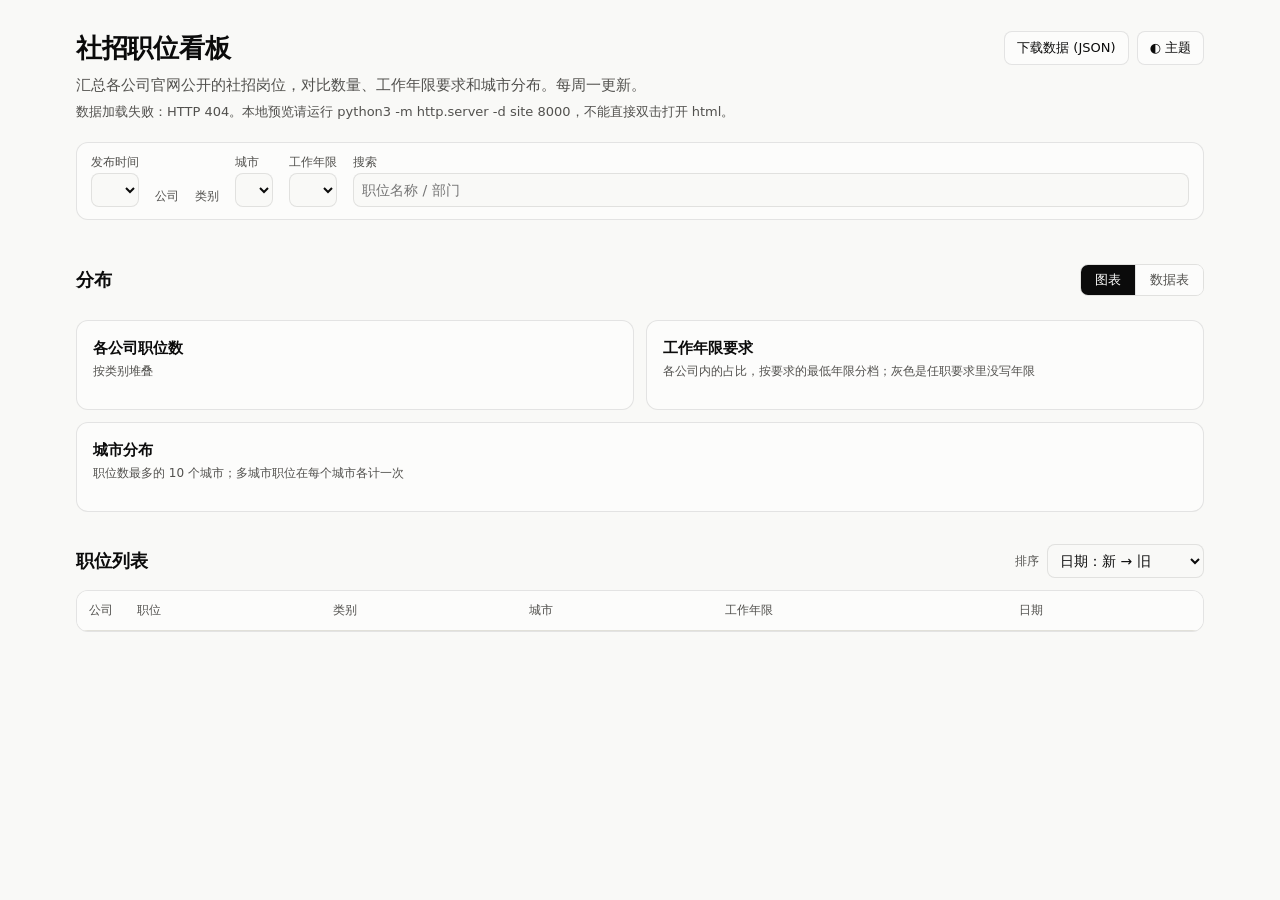
==== site/index.html @ 52e44694 "feat: 社招职位看板 汇总多家互联网公司官网公开的技术 / 产品社招岗位： - companies/<公司>/fetch.py：每家公司一个文件，目录自动发现，新增公司不用改其他文件 - scri" ====
<!doctype html>
<html lang="zh-CN">
<head>
<meta charset="utf-8">
<meta name="viewport" content="width=device-width, initial-scale=1">
<title>社招职位看板</title>
<meta name="description" content="多家互联网公司的社招岗位看板：数量、工作年限要求、城市分布，可筛选、可查看职位描述。">
<script>
  // 在样式加载前应用已保存的主题，避免闪一下
  try { var t = localStorage.getItem('jobs-theme'); if (t === 'light' || t === 'dark') document.documentElement.dataset.theme = t; } catch (e) {}
</script>
<link rel="stylesheet" href="assets/style.css">
<script src="assets/app.js" defer></script>
</head>
<body>
<header class="top">
  <div class="top-row">
    <h1>社招职位看板</h1>
    <div class="top-actions">
      <a class="btn" href="data/jobs.json" download>下载数据 (JSON)</a>
      <button class="btn" id="themeBtn" type="button" aria-label="切换深色 / 浅色">◐ 主题</button>
    </div>
  </div>
  <p class="lead">汇总各公司官网公开的社招岗位，对比数量、工作年限要求和城市分布。每周一更新。</p>
  <p class="meta" id="meta">加载中…</p>
</header>

<main>
  <section class="filters" aria-label="筛选" id="filters">
    <label class="fld">发布时间
      <select id="fRange"></select>
    </label>
    <div class="fld"><span class="fld-l" id="lCompany">公司</span><div class="dd" id="fCompany"></div></div>
    <div class="fld"><span class="fld-l" id="lCat">类别</span><div class="dd" id="fCat"></div></div>
    <label class="fld">城市
      <select id="fCity"></select>
    </label>
    <label class="fld">工作年限
      <select id="fYears"></select>
    </label>
    <label class="fld grow">搜索
      <input type="search" id="fQuery" placeholder="职位名称 / 部门" autocomplete="off">
    </label>
    <button class="btn" id="fReset" type="button" hidden>清除筛选</button>
    <div class="facets" id="facetRow" hidden></div>
  </section>

  <section class="kpis" aria-label="概览" id="kpis"></section>

  <section aria-labelledby="chartsH">
    <div class="sec-head">
      <h2 id="chartsH">分布</h2>
      <div class="seg-ctl" role="group" aria-label="视图">
        <button type="button" data-view="chart" aria-pressed="true">图表</button>
        <button type="button" data-view="table" aria-pressed="false">数据表</button>
      </div>
    </div>
    <div class="legend" id="catLegend" aria-label="图例"></div>
    <div class="grid" id="charts">
      <article class="card" id="cardCompany"><h3>各公司职位数</h3><p class="sub">按类别堆叠</p><div class="body"></div></article>
      <article class="card" id="cardYears"><h3>工作年限要求</h3><p class="sub">各公司内的占比，按要求的最低年限分档；灰色是任职要求里没写年限</p><div class="legend ord" id="ordLegend"></div><div class="body"></div></article>
      <article class="card" id="cardCity"><h3>城市分布</h3><p class="sub">职位数最多的 10 个城市；多城市职位在每个城市各计一次</p><div class="body"></div></article>
    </div>
  </section>

  <section aria-labelledby="listH">
    <div class="sec-head">
      <h2 id="listH">职位列表 <span class="count" id="listCount"></span></h2>
      <label class="fld inline">排序
        <select id="fSort">
          <option value="date">日期：新 → 旧</option>
          <option value="yasc">工作年限：低 → 高</option>
          <option value="ydesc">工作年限：高 → 低</option>
          <option value="co">公司</option>
        </select>
      </label>
    </div>
    <div class="table-wrap">
      <table class="jobs" id="jobsTable">
        <thead><tr>
          <th scope="col" class="col-co">公司</th>
          <th scope="col">职位</th>
          <th scope="col" class="col-cat">类别</th>
          <th scope="col" class="col-city">城市</th>
          <th scope="col" class="col-y">工作年限</th>
          <th scope="col" class="col-dt">日期</th>
        </tr></thead>
        <tbody id="jobsBody"></tbody>
      </table>
    </div>
    <nav class="pager" id="pager" aria-label="分页"></nav>
  </section>
</main>

<footer class="foot" id="foot"></footer>
<div id="tip" class="tip" role="tooltip" hidden></div>
</body>
</html>
---- site/assets/style.css ----
/* 配色来自 dataviz skill 的参考调色板，已用 validate_palette.js 校验（两种模式都通过）：
   --cat-0…7 是类别色，按类别在 jobs.json 里的顺序固定分配（技术=蓝、产品=橙…），--ord-* 是工作年限的有序渐变。
   浅色模式下青 / 黄 / 粉对比度不足 3:1，所以图上必须有可见标签或数据表——两者都有。 */
:root {
  color-scheme: light;
  --page: #f9f9f7;
  --surface: #fcfcfb;
  --ink: #0b0b0b;
  --ink-2: #52514e;
  --muted: #898781;
  --grid: #e1e0d9;
  --axis: #c3c2b7;
  --border: rgba(11, 11, 11, 0.10);
  --link: #1c5cab;
  --wash: rgba(11, 11, 11, 0.05);
  --cat-0: #2a78d6; --cat-0-ink: #0b0b0b;
  --cat-1: #eb6834; --cat-1-ink: #0b0b0b;
  --cat-2: #1baf7a; --cat-2-ink: #0b0b0b;
  --cat-3: #eda100; --cat-3-ink: #0b0b0b;
  --cat-4: #e87ba4; --cat-4-ink: #0b0b0b;
  --cat-5: #008300; --cat-5-ink: #ffffff;
  --cat-6: #4a3aa7; --cat-6-ink: #ffffff;
  --cat-7: #e34948; --cat-7-ink: #0b0b0b;
  --na: #a8a7a0; --na-ink: #0b0b0b;   /* 年限图里的「未提及」：没有信息，不参与有序渐变 */
  --ord-0: #86b6ef; --ord-0-ink: #0b0b0b;
  --ord-1: #5598e7; --ord-1-ink: #0b0b0b;
  --ord-2: #2a78d6; --ord-2-ink: #0b0b0b;
  --ord-3: #1c5cab; --ord-3-ink: #ffffff;
  --ord-4: #104281; --ord-4-ink: #ffffff;
}
@media (prefers-color-scheme: dark) {
  :root:where(:not([data-theme="light"])) {
    color-scheme: dark;
    --page: #0d0d0d;
    --surface: #1a1a19;
    --ink: #ffffff;
    --ink-2: #c3c2b7;
    --grid: #2c2c2a;
    --axis: #383835;
    --border: rgba(255, 255, 255, 0.10);
    --link: #6da7ec;
    --wash: rgba(255, 255, 255, 0.07);
    --cat-0: #3987e5; --cat-0-ink: #0b0b0b;
    --cat-1: #d95926; --cat-1-ink: #0b0b0b;
    --cat-2: #199e70; --cat-2-ink: #0b0b0b;
    --cat-3: #c98500; --cat-3-ink: #0b0b0b;
    --cat-4: #d55181; --cat-4-ink: #0b0b0b;
    --cat-5: #008300; --cat-5-ink: #ffffff;
    --cat-6: #9085e9; --cat-6-ink: #0b0b0b;
    --cat-7: #e66767; --cat-7-ink: #0b0b0b;
    --na: #66655f; --na-ink: #ffffff;
    --ord-0: #184f95; --ord-0-ink: #ffffff;
    --ord-1: #256abf; --ord-1-ink: #ffffff;
    --ord-2: #3987e5; --ord-2-ink: #0b0b0b;
    --ord-3: #6da7ec; --ord-3-ink: #0b0b0b;
    --ord-4: #9ec5f4; --ord-4-ink: #0b0b0b;
  }
}
:root[data-theme="dark"] {
  color-scheme: dark;
  --page: #0d0d0d;
  --surface: #1a1a19;
  --ink: #ffffff;
  --ink-2: #c3c2b7;
  --grid: #2c2c2a;
  --axis: #383835;
  --border: rgba(255, 255, 255, 0.10);
  --link: #6da7ec;
  --wash: rgba(255, 255, 255, 0.07);
  --cat-0: #3987e5; --cat-0-ink: #0b0b0b;
  --cat-1: #d95926; --cat-1-ink: #0b0b0b;
  --cat-2: #199e70; --cat-2-ink: #0b0b0b;
  --cat-3: #c98500; --cat-3-ink: #0b0b0b;
  --cat-4: #d55181; --cat-4-ink: #0b0b0b;
  --cat-5: #008300; --cat-5-ink: #ffffff;
  --cat-6: #9085e9; --cat-6-ink: #0b0b0b;
  --cat-7: #e66767; --cat-7-ink: #0b0b0b;
  --na: #66655f; --na-ink: #ffffff;
  --ord-0: #184f95; --ord-0-ink: #ffffff;
  --ord-1: #256abf; --ord-1-ink: #ffffff;
  --ord-2: #3987e5; --ord-2-ink: #0b0b0b;
  --ord-3: #6da7ec; --ord-3-ink: #0b0b0b;
  --ord-4: #9ec5f4; --ord-4-ink: #0b0b0b;
}

* { box-sizing: border-box; }
html { -webkit-text-size-adjust: 100%; }
body {
  margin: 0;
  background: var(--page);
  color: var(--ink);
  font: 15px/1.55 system-ui, -apple-system, "Segoe UI", "PingFang SC", "Microsoft YaHei", sans-serif;
}
.top, main, .foot { max-width: 1160px; margin: 0 auto; padding-left: 16px; padding-right: 16px; }
.top { padding-top: 28px; }
.top-row { display: flex; align-items: center; justify-content: space-between; gap: 12px; flex-wrap: wrap; }
h1 { margin: 0; font-size: 26px; font-weight: 650; letter-spacing: -0.01em; }
h2 { margin: 0; font-size: 18px; font-weight: 650; }
h3 { margin: 0; font-size: 15px; font-weight: 650; }
.lead { margin: 6px 0 0; color: var(--ink-2); }
.lead b { color: var(--ink); font-weight: 600; }
.meta { margin: 4px 0 0; color: var(--ink-2); font-size: 13px; }
.top-actions { display: flex; gap: 8px; }
main { padding-bottom: 32px; }
a { color: var(--link); }
:focus-visible { outline: 2px solid var(--link); outline-offset: 2px; border-radius: 4px; }

.btn {
  font: inherit; font-size: 13px; color: var(--ink); background: var(--surface);
  border: 1px solid var(--border); border-radius: 8px; padding: 6px 12px; cursor: pointer; text-decoration: none;
}
.btn:hover { background: var(--wash); }

/* 筛选栏：一行，位于所有内容上方 */
.filters {
  display: flex; flex-wrap: wrap; align-items: flex-end; gap: 12px 16px;
  margin: 20px 0 16px; padding: 12px 14px; background: var(--surface);
  border: 1px solid var(--border); border-radius: 12px;
}
.fld { display: flex; flex-direction: column; gap: 4px; font-size: 12px; line-height: 1.2; color: var(--ink-2); }
.fld.inline { flex-direction: row; align-items: center; gap: 8px; }
.fld.grow { flex: 1 1 200px; min-width: 160px; }
.fld-l { line-height: 1.2; }
select, input[type="search"] {
  font: inherit; font-size: 14px; color: var(--ink); background: var(--page);
  border: 1px solid var(--border); border-radius: 8px; padding: 6px 8px; min-height: 34px;
}
input[type="search"] { width: 100%; }
/* 可多选的下拉框（公司、类别）：按钮显示当前选择，菜单里是带勾选框的选项 */
.dd { position: relative; }
.dd-btn {
  font: inherit; font-size: 14px; color: var(--ink); background: var(--page); text-align: left;
  border: 1px solid var(--border); border-radius: 8px; padding: 6px 30px 6px 10px; min-height: 34px; min-width: 132px;
  cursor: pointer; position: relative; white-space: nowrap;
}
.dd-btn::after { content: ""; position: absolute; right: 11px; top: 50%; width: 6px; height: 6px; margin-top: -5px;
  border-right: 1.5px solid var(--ink-2); border-bottom: 1.5px solid var(--ink-2); transform: rotate(45deg); }
.dd-btn:hover { background: var(--wash); }
.dd-btn.on { border-color: var(--ink); font-weight: 550; }
.dd-menu {
  position: absolute; z-index: 20; top: calc(100% + 4px); left: 0; min-width: 100%; max-height: 340px; overflow: auto;
  background: var(--surface); border: 1px solid var(--border); border-radius: 10px; padding: 6px;
  box-shadow: 0 8px 24px rgba(0, 0, 0, .16);
}
.dd-menu[hidden] { display: none; }
.dd-item { display: flex; align-items: center; gap: 8px; padding: 7px 8px; border-radius: 6px; cursor: pointer; font-size: 14px; white-space: nowrap; color: var(--ink); }
.dd-item:hover { background: var(--wash); }
.dd-item input { margin: 0; width: 16px; height: 16px; accent-color: var(--ink); }
.dd-item .dot { width: 8px; height: 8px; border-radius: 50%; flex: none; }
.dd-item .n { margin-left: auto; padding-left: 16px; font-size: 12px; color: var(--ink-2); font-variant-numeric: tabular-nums; }
.dd-clear { display: block; width: 100%; margin-top: 4px; padding: 7px 8px; border: 0; border-top: 1px solid var(--grid); background: none;
  font: inherit; font-size: 13px; color: var(--link); text-align: left; cursor: pointer; border-radius: 0 0 6px 6px; }
.dd-clear[hidden] { display: none; }   /* display:block 会盖掉 hidden 属性 */
.dd-clear:hover { background: var(--wash); }

/* 公司专属筛选：只选中一家公司时出现，占满筛选栏下面一整行 */
.facets { flex-basis: 100%; display: flex; flex-wrap: wrap; align-items: flex-end; gap: 12px 16px; padding-top: 12px; border-top: 1px solid var(--grid); }
.facets[hidden] { display: none; }   /* display:flex 会盖掉 hidden 属性 */
.facets .fac-title { font-size: 13px; font-weight: 600; color: var(--ink); align-self: center; }
.facets select { max-width: 260px; }

/* 概览 */
.kpis { display: grid; grid-template-columns: 1.4fr repeat(4, 1fr); gap: 12px; margin-bottom: 28px; }
.tile { background: var(--surface); border: 1px solid var(--border); border-radius: 12px; padding: 14px 16px; }
.tile .l { font-size: 13px; color: var(--ink-2); }
.tile .v { font-size: 26px; font-weight: 650; line-height: 1.2; margin-top: 2px; }
.tile .s { font-size: 12px; color: var(--ink-2); margin-top: 2px; }
.tile.hero .v { font-size: 52px; letter-spacing: -0.02em; line-height: 1.1; }

.sec-head { display: flex; align-items: center; justify-content: space-between; gap: 12px; margin: 8px 0 12px; flex-wrap: wrap; }
.count { font-size: 14px; font-weight: 400; color: var(--ink-2); margin-left: 6px; }
.seg-ctl { display: inline-flex; border: 1px solid var(--border); border-radius: 8px; overflow: hidden; }
.seg-ctl button { font: inherit; font-size: 13px; padding: 5px 14px; background: var(--surface); color: var(--ink-2); border: 0; cursor: pointer; }
.seg-ctl button + button { border-left: 1px solid var(--border); }
.seg-ctl button[aria-pressed="true"] { background: var(--ink); color: var(--surface); }

/* 图表 */
.legend { display: flex; gap: 16px; flex-wrap: wrap; font-size: 13px; color: var(--ink-2); margin: 0 0 12px; }
.legend .k { display: inline-flex; align-items: center; gap: 6px; }
.legend .sw { width: 12px; height: 12px; border-radius: 3px; }
.legend.ord { gap: 10px; margin: 8px 0 0; font-size: 12px; }
.legend.ord .sw { width: 10px; height: 10px; }
.grid { display: grid; grid-template-columns: repeat(2, minmax(0, 1fr)); gap: 12px; margin-bottom: 32px; }
.card { background: var(--surface); border: 1px solid var(--border); border-radius: 12px; padding: 16px; min-width: 0; }
#cardCity { grid-column: 1 / -1; }   /* 三张卡片：城市图独占一整行 */
.card .sub { margin: 2px 0 12px; font-size: 12px; color: var(--ink-2); }
.card .body { position: relative; transition: opacity .15s; }
.card .body.stale { opacity: .5; }
.empty { padding: 28px 8px; color: var(--ink-2); font-size: 13px; text-align: center; }
svg.chart { display: block; width: 100%; height: auto; overflow: visible; }
svg text { font-family: inherit; }
.t-lbl { font-size: 13px; fill: var(--ink); }
.t-axis { font-size: 12px; fill: var(--ink-2); }
.t-val { font-size: 12px; font-weight: 600; fill: var(--ink); }
.t-in { font-size: 11px; font-weight: 600; }
.gridline { stroke: var(--grid); stroke-width: 1; }
.axisline { stroke: var(--axis); stroke-width: 1; }
.row:focus-visible { outline: none; }
.row:focus-visible .rowbg, .row:hover .rowbg { fill: var(--wash); }
.rowbg { fill: transparent; }
.row:hover .seg, .row:focus .seg { filter: brightness(1.08); }

/* 公司卡片下方的类别来源说明 */
.srcs { margin-top: 10px; padding-top: 10px; border-top: 1px solid var(--grid); font-size: 12px; color: var(--ink-2); }
.srcs-t { margin-bottom: 4px; }
.src-row { display: flex; flex-wrap: wrap; gap: 2px 14px; align-items: baseline; line-height: 1.7; }
.src-co { font-weight: 600; color: var(--ink); min-width: 4.5em; }
.src-c { display: inline-flex; align-items: center; gap: 5px; }
.src-c .dot { width: 8px; height: 8px; border-radius: 50%; flex: none; }

/* 数据表视图 */
.dtable { width: 100%; border-collapse: collapse; font-size: 13px; }
.dtable th, .dtable td { text-align: right; padding: 6px 8px; border-bottom: 1px solid var(--grid); font-variant-numeric: tabular-nums; }
.dtable th:first-child, .dtable td:first-child { text-align: left; }
.dtable th { color: var(--ink-2); font-weight: 500; }

/* 提示框 */
.tip {
  position: fixed; z-index: 10; pointer-events: none; max-width: 260px;
  background: var(--surface); color: var(--ink); border: 1px solid var(--border);
  border-radius: 8px; padding: 8px 10px; font-size: 12px; box-shadow: 0 4px 16px rgba(0, 0, 0, .18);
}
.tip .th { color: var(--ink-2); margin-bottom: 4px; }
.tip .tr { display: flex; align-items: center; gap: 8px; line-height: 1.6; }
.tip .tk { width: 12px; height: 3px; border-radius: 2px; flex: none; }
.tip .tv { font-weight: 650; font-size: 13px; }
.tip .tn { color: var(--ink-2); }

/* 职位表 */
.table-wrap { background: var(--surface); border: 1px solid var(--border); border-radius: 12px; overflow: hidden; }
table.jobs { width: 100%; border-collapse: collapse; font-size: 14px; }
table.jobs th { text-align: left; font-size: 12px; font-weight: 500; color: var(--ink-2); padding: 10px 12px; border-bottom: 1px solid var(--grid); background: var(--surface); }
table.jobs td { padding: 10px 12px; border-bottom: 1px solid var(--grid); vertical-align: top; }
table.jobs tbody tr.job:hover { background: var(--wash); }
.col-dt, .col-y { white-space: nowrap; }
.col-co { white-space: nowrap; width: 1%; }
.title-btn {
  font: inherit; color: var(--ink); background: none; border: 0; padding: 0; text-align: left; cursor: pointer; font-weight: 550;
}
.title-btn:hover { color: var(--link); }
.title-btn::before { content: "▸"; display: inline-block; width: 1em; color: var(--ink-2); transition: transform .12s; }
.title-btn[aria-expanded="true"]::before { transform: rotate(90deg); }
.dept { color: var(--ink-2); font-size: 12px; margin-top: 2px; }
.pref { color: var(--ink-2); font-size: 12px; }
.mobile-meta { display: none; color: var(--ink-2); font-size: 12px; margin-top: 2px; }
tr.detail td { background: var(--page); padding: 14px 16px 18px; }
.jd { display: grid; grid-template-columns: 1fr 1fr; gap: 20px; }
.jd h4 { margin: 0 0 6px; font-size: 13px; color: var(--ink-2); font-weight: 600; }
.jd .txt { white-space: pre-wrap; word-break: break-word; font-size: 13px; line-height: 1.7; max-height: 420px; overflow: auto; }
.detail-actions { margin-top: 12px; display: flex; gap: 12px; align-items: center; flex-wrap: wrap; font-size: 13px; color: var(--ink-2); }
.pager { display: flex; align-items: center; justify-content: center; gap: 12px; margin: 14px 0 0; font-size: 13px; color: var(--ink-2); }
.pager .btn[disabled] { opacity: .4; cursor: default; }

.foot { padding-top: 8px; padding-bottom: 40px; color: var(--ink-2); font-size: 12px; }
.foot ul { margin: 6px 0 0; padding-left: 18px; }

@media (max-width: 900px) {
  .kpis { grid-template-columns: repeat(2, 1fr); }
  .tile.hero { grid-column: 1 / -1; }
  .grid { grid-template-columns: 1fr; }
  .jd { grid-template-columns: 1fr; }
}
@media (max-width: 720px) {
  .col-cat, .col-city, .col-co { display: none; }
  .mobile-meta { display: block; }
  h1 { font-size: 22px; }
}
@media (forced-colors: active) {
  .seg { forced-color-adjust: none; }
}
@media print {
  .filters, .top-actions, .seg-ctl, .pager { display: none; }
}
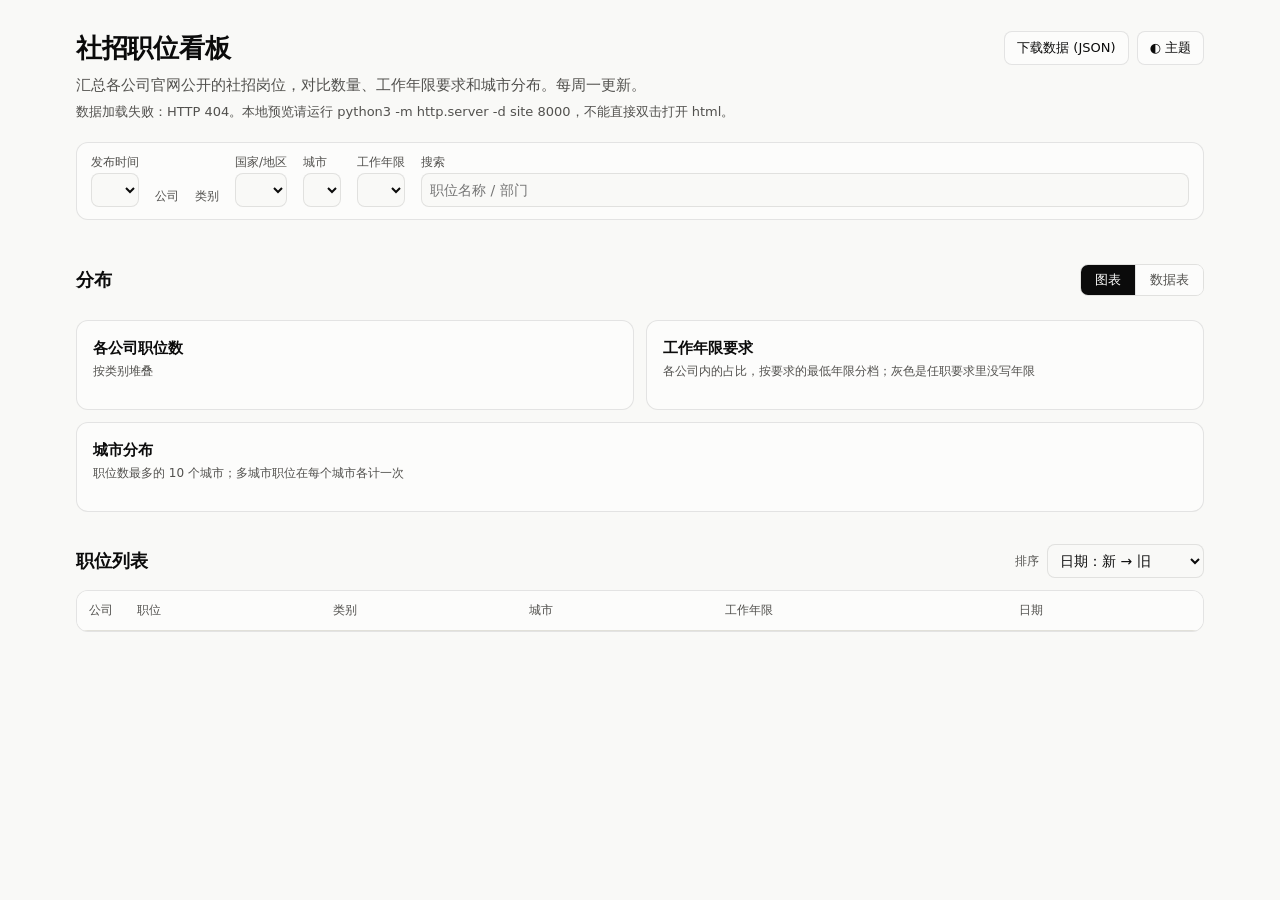
==== commit 92ecea4d: "feat: 国家/地区筛选、筛选框联动，并修正「不限」的判断 - 年限：官网字段写「不限」但任职要求没提的，记「未提及」；「不限」只认任职要求里明确写了的 - 新增国家/地区筛选：官网有就用官网的，否" ====
--- a/site/index.html
+++ b/site/index.html
@@ -32,6 +32,9 @@
     </label>
     <div class="fld"><span class="fld-l" id="lCompany">公司</span><div class="dd" id="fCompany"></div></div>
     <div class="fld"><span class="fld-l" id="lCat">类别</span><div class="dd" id="fCat"></div></div>
+    <label class="fld" id="fldCountry" hidden>国家/地区
+      <select id="fCountry"></select>
+    </label>
     <label class="fld">城市
       <select id="fCity"></select>
     </label>
--- a/site/assets/style.css
+++ b/site/assets/style.css
@@ -145,6 +145,7 @@
 .dd-menu[hidden] { display: none; }
 .dd-item { display: flex; align-items: center; gap: 8px; padding: 7px 8px; border-radius: 6px; cursor: pointer; font-size: 14px; white-space: nowrap; color: var(--ink); }
 .dd-item:hover { background: var(--wash); }
+.dd-item.zero { opacity: .45; cursor: default; }
 .dd-item input { margin: 0; width: 16px; height: 16px; accent-color: var(--ink); }
 .dd-item .dot { width: 8px; height: 8px; border-radius: 50%; flex: none; }
 .dd-item .n { margin-left: auto; padding-left: 16px; font-size: 12px; color: var(--ink-2); font-variant-numeric: tabular-nums; }
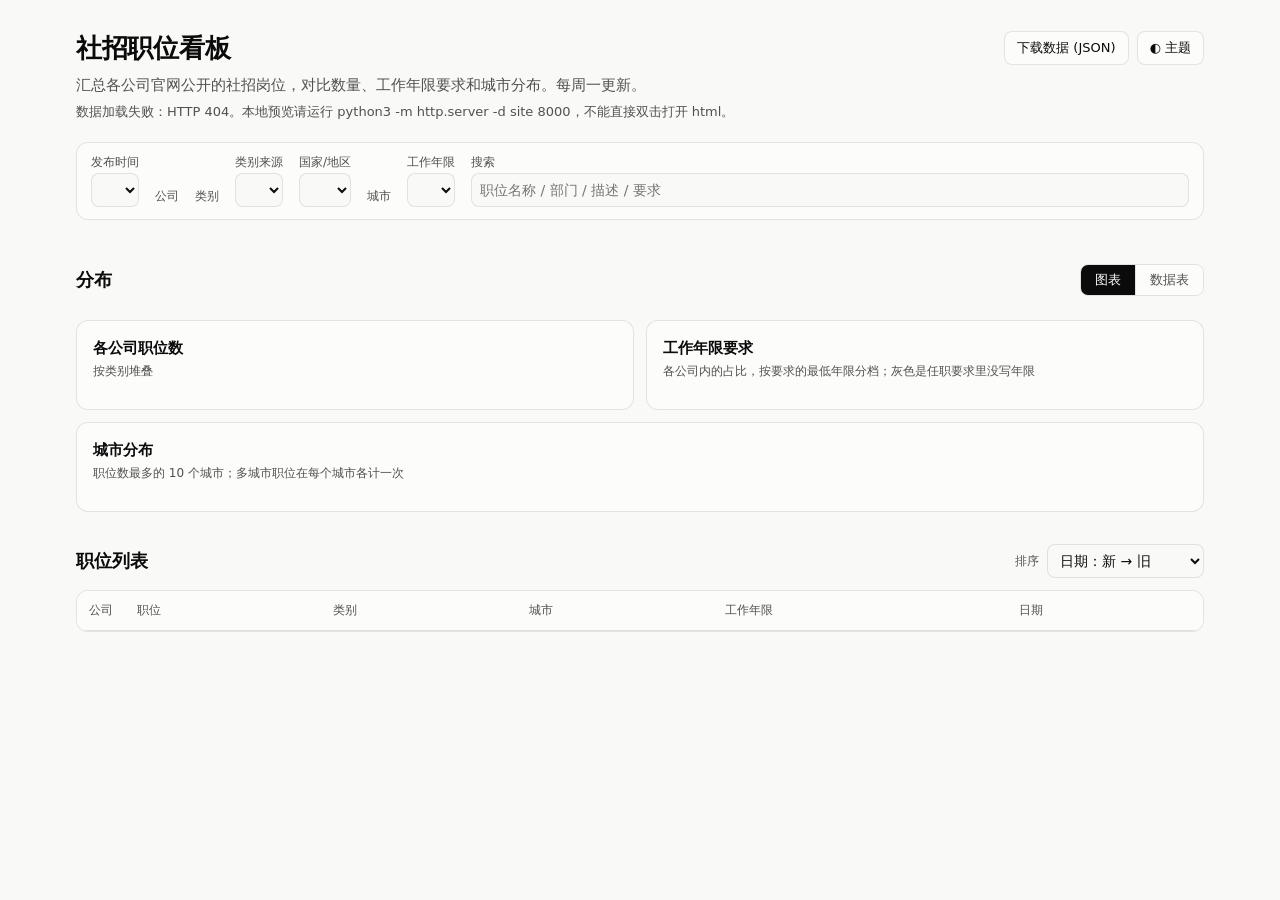
==== commit 88332c1e: "Improve job data accuracy and dashboard filtering" ====
--- a/site/index.html
+++ b/site/index.html
@@ -32,17 +32,19 @@
     </label>
     <div class="fld"><span class="fld-l" id="lCompany">公司</span><div class="dd" id="fCompany"></div></div>
     <div class="fld"><span class="fld-l" id="lCat">类别</span><div class="dd" id="fCat"></div></div>
+    <label class="fld">类别来源
+      <select id="fSource"></select>
+    </label>
     <label class="fld" id="fldCountry" hidden>国家/地区
       <select id="fCountry"></select>
     </label>
-    <label class="fld">城市
-      <select id="fCity"></select>
-    </label>
+    <div class="fld"><span class="fld-l" id="lCity">城市</span><div class="dd" id="fCity"></div></div>
     <label class="fld">工作年限
       <select id="fYears"></select>
     </label>
     <label class="fld grow">搜索
-      <input type="search" id="fQuery" placeholder="职位名称 / 部门" autocomplete="off">
+      <input type="search" id="fQuery" placeholder="职位名称 / 部门 / 描述 / 要求" autocomplete="off">
+      <span class="search-status" id="searchStatus" role="status"></span>
     </label>
     <button class="btn" id="fReset" type="button" hidden>清除筛选</button>
     <div class="facets" id="facetRow" hidden></div>
--- a/site/assets/style.css
+++ b/site/assets/style.css
@@ -126,6 +126,8 @@
   border: 1px solid var(--border); border-radius: 8px; padding: 6px 8px; min-height: 34px;
 }
 input[type="search"] { width: 100%; }
+.search-status { color: var(--ink-2); font-size: 11px; line-height: 1.2; }
+.search-status:empty { display: none; }
 /* 可多选的下拉框（公司、类别）：按钮显示当前选择，菜单里是带勾选框的选项 */
 .dd { position: relative; }
 .dd-btn {
@@ -145,7 +147,9 @@
 .dd-menu[hidden] { display: none; }
 .dd-item { display: flex; align-items: center; gap: 8px; padding: 7px 8px; border-radius: 6px; cursor: pointer; font-size: 14px; white-space: nowrap; color: var(--ink); }
 .dd-item:hover { background: var(--wash); }
+.dd-item[hidden] { display: none; }
 .dd-item.zero { opacity: .45; cursor: default; }
+.dd-search { display: block; width: 100%; margin-bottom: 4px; }
 .dd-item input { margin: 0; width: 16px; height: 16px; accent-color: var(--ink); }
 .dd-item .dot { width: 8px; height: 8px; border-radius: 50%; flex: none; }
 .dd-item .n { margin-left: auto; padding-left: 16px; font-size: 12px; color: var(--ink-2); font-variant-numeric: tabular-nums; }
@@ -158,7 +162,7 @@
 .facets { flex-basis: 100%; display: flex; flex-wrap: wrap; align-items: flex-end; gap: 12px 16px; padding-top: 12px; border-top: 1px solid var(--grid); }
 .facets[hidden] { display: none; }   /* display:flex 会盖掉 hidden 属性 */
 .facets .fac-title { font-size: 13px; font-weight: 600; color: var(--ink); align-self: center; }
-.facets select { max-width: 260px; }
+.facets .dd-btn { max-width: 260px; overflow: hidden; text-overflow: ellipsis; }
 
 /* 概览 */
 .kpis { display: grid; grid-template-columns: 1.4fr repeat(4, 1fr); gap: 12px; margin-bottom: 28px; }
@@ -242,6 +246,7 @@
 .title-btn::before { content: "▸"; display: inline-block; width: 1em; color: var(--ink-2); transition: transform .12s; }
 .title-btn[aria-expanded="true"]::before { transform: rotate(90deg); }
 .dept { color: var(--ink-2); font-size: 12px; margin-top: 2px; }
+.inferred { display: inline-block; margin-left: 6px; padding: 1px 5px; border: 1px solid var(--border); border-radius: 4px; color: var(--ink-2); font-size: 11px; vertical-align: middle; }
 .pref { color: var(--ink-2); font-size: 12px; }
 .mobile-meta { display: none; color: var(--ink-2); font-size: 12px; margin-top: 2px; }
 tr.detail td { background: var(--page); padding: 14px 16px 18px; }
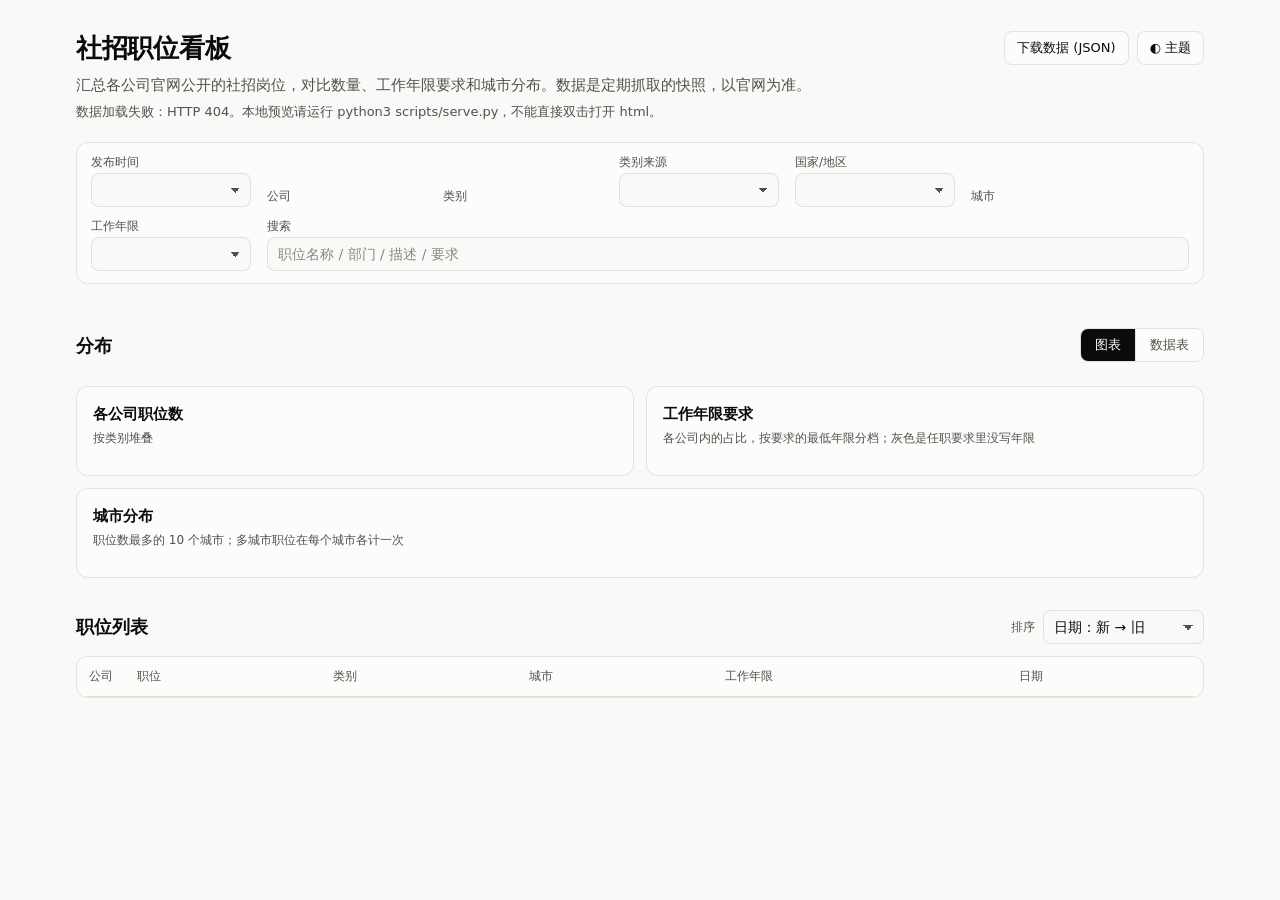
==== commit 2a2eea62: "前端：筛选状态写入网址，搜索按公司范围加载，统一控件样式 - 筛选条件写进地址栏（state.js 纯函数 + Node 测试），链接可分享、可恢复 - 关键词搜索只下载当前所选公司的职位描述 - 下" ====
--- a/site/index.html
+++ b/site/index.html
@@ -10,6 +10,7 @@
   try { var t = localStorage.getItem('jobs-theme'); if (t === 'light' || t === 'dark') document.documentElement.dataset.theme = t; } catch (e) {}
 </script>
 <link rel="stylesheet" href="assets/style.css">
+<script src="assets/state.js" defer></script>
 <script src="assets/app.js" defer></script>
 </head>
 <body>
@@ -21,7 +22,7 @@
       <button class="btn" id="themeBtn" type="button" aria-label="切换深色 / 浅色">◐ 主题</button>
     </div>
   </div>
-  <p class="lead">汇总各公司官网公开的社招岗位，对比数量、工作年限要求和城市分布。每周一更新。</p>
+  <p class="lead">汇总各公司官网公开的社招岗位，对比数量、工作年限要求和城市分布。数据是定期抓取的快照，以官网为准。</p>
   <p class="meta" id="meta">加载中…</p>
 </header>
 
--- a/site/assets/style.css
+++ b/site/assets/style.css
@@ -106,10 +106,12 @@
 :focus-visible { outline: 2px solid var(--link); outline-offset: 2px; border-radius: 4px; }
 
 .btn {
+  display: inline-flex; align-items: center; min-height: 34px;   /* 和筛选控件同高，排在一行时才对得齐 */
   font: inherit; font-size: 13px; color: var(--ink); background: var(--surface);
-  border: 1px solid var(--border); border-radius: 8px; padding: 6px 12px; cursor: pointer; text-decoration: none;
+  border: 1px solid var(--border); border-radius: 8px; padding: 0 12px; cursor: pointer; text-decoration: none;
 }
 .btn:hover { background: var(--wash); }
+.btn[hidden] { display: none; }   /* display:inline-flex 会盖掉 hidden 属性 */
 
 /* 筛选栏：一行，位于所有内容上方 */
 .filters {
@@ -118,27 +120,35 @@
   border: 1px solid var(--border); border-radius: 12px;
 }
 .fld { display: flex; flex-direction: column; gap: 4px; font-size: 12px; line-height: 1.2; color: var(--ink-2); }
-.fld.inline { flex-direction: row; align-items: center; gap: 8px; }
+.filters .fld:not(.grow) { flex: 0 0 160px; }   /* 所有下拉统一宽度，换行后也整齐 */
+.fld.inline { flex-direction: row; align-items: center; gap: 8px; white-space: nowrap; }
+.fld.inline select { width: auto; min-width: 160px; }
 .fld.grow { flex: 1 1 200px; min-width: 160px; }
 .fld-l { line-height: 1.2; }
-select, input[type="search"] {
-  font: inherit; font-size: 14px; color: var(--ink); background: var(--page);
-  border: 1px solid var(--border); border-radius: 8px; padding: 6px 8px; min-height: 34px;
-}
+/* 所有筛选控件（原生 select、多选下拉按钮 .dd-btn、搜索框）共用同一套外观：同高、同宽、同样的箭头、同样的悬停 / 已选状态。
+   改其中一个的样子时，三个一起看。 */
+select, input[type="search"], input[type="number"], .dd-btn {
+  font: inherit; font-size: 14px; color: var(--ink); background-color: var(--page);
+  border: 1px solid var(--border); border-radius: 8px; padding: 6px 10px; min-height: 34px;
+  -webkit-appearance: none; appearance: none;
+}
+select, .dd-btn {
+  width: 100%; padding-right: 30px; text-align: left; cursor: pointer; position: relative;
+  white-space: nowrap; overflow: hidden; text-overflow: ellipsis;
+  background-image: linear-gradient(45deg, transparent 50%, var(--ink-2) 50%), linear-gradient(135deg, var(--ink-2) 50%, transparent 50%);
+  background-position: calc(100% - 15px) 50%, calc(100% - 10px) 50%;
+  background-size: 5px 5px; background-repeat: no-repeat;
+}
+select:hover, .dd-btn:hover { background-color: var(--wash); }
+select.on, .dd-btn.on { border-color: var(--ink); }   /* 已选了条件 */
 input[type="search"] { width: 100%; }
+input[type="number"] { width: 64px; min-height: 30px; padding: 2px 6px; text-align: center; -moz-appearance: textfield; }
+input[type="number"]::-webkit-inner-spin-button, input[type="search"]::-webkit-search-cancel-button { -webkit-appearance: none; }
+::placeholder { color: var(--muted); }
 .search-status { color: var(--ink-2); font-size: 11px; line-height: 1.2; }
 .search-status:empty { display: none; }
 /* 可多选的下拉框（公司、类别）：按钮显示当前选择，菜单里是带勾选框的选项 */
 .dd { position: relative; }
-.dd-btn {
-  font: inherit; font-size: 14px; color: var(--ink); background: var(--page); text-align: left;
-  border: 1px solid var(--border); border-radius: 8px; padding: 6px 30px 6px 10px; min-height: 34px; min-width: 132px;
-  cursor: pointer; position: relative; white-space: nowrap;
-}
-.dd-btn::after { content: ""; position: absolute; right: 11px; top: 50%; width: 6px; height: 6px; margin-top: -5px;
-  border-right: 1.5px solid var(--ink-2); border-bottom: 1.5px solid var(--ink-2); transform: rotate(45deg); }
-.dd-btn:hover { background: var(--wash); }
-.dd-btn.on { border-color: var(--ink); font-weight: 550; }
 .dd-menu {
   position: absolute; z-index: 20; top: calc(100% + 4px); left: 0; min-width: 100%; max-height: 340px; overflow: auto;
   background: var(--surface); border: 1px solid var(--border); border-radius: 10px; padding: 6px;
@@ -162,7 +172,6 @@
 .facets { flex-basis: 100%; display: flex; flex-wrap: wrap; align-items: flex-end; gap: 12px 16px; padding-top: 12px; border-top: 1px solid var(--grid); }
 .facets[hidden] { display: none; }   /* display:flex 会盖掉 hidden 属性 */
 .facets .fac-title { font-size: 13px; font-weight: 600; color: var(--ink); align-self: center; }
-.facets .dd-btn { max-width: 260px; overflow: hidden; text-overflow: ellipsis; }
 
 /* 概览 */
 .kpis { display: grid; grid-template-columns: 1.4fr repeat(4, 1fr); gap: 12px; margin-bottom: 28px; }
@@ -175,7 +184,7 @@
 .sec-head { display: flex; align-items: center; justify-content: space-between; gap: 12px; margin: 8px 0 12px; flex-wrap: wrap; }
 .count { font-size: 14px; font-weight: 400; color: var(--ink-2); margin-left: 6px; }
 .seg-ctl { display: inline-flex; border: 1px solid var(--border); border-radius: 8px; overflow: hidden; }
-.seg-ctl button { font: inherit; font-size: 13px; padding: 5px 14px; background: var(--surface); color: var(--ink-2); border: 0; cursor: pointer; }
+.seg-ctl button { font: inherit; font-size: 13px; padding: 0 14px; min-height: 32px; background: var(--surface); color: var(--ink-2); border: 0; cursor: pointer; }
 .seg-ctl button + button { border-left: 1px solid var(--border); }
 .seg-ctl button[aria-pressed="true"] { background: var(--ink); color: var(--surface); }
 
@@ -202,6 +211,7 @@
 .axisline { stroke: var(--axis); stroke-width: 1; }
 .row:focus-visible { outline: none; }
 .row:focus-visible .rowbg, .row:hover .rowbg { fill: var(--wash); }
+.row:focus-visible .rowbg { stroke: var(--link); stroke-width: 2; }   /* 键盘聚焦要看得见，只靠浅色底不够 */
 .rowbg { fill: transparent; }
 .row:hover .seg, .row:focus .seg { filter: brightness(1.08); }
 
@@ -236,6 +246,7 @@
 table.jobs { width: 100%; border-collapse: collapse; font-size: 14px; }
 table.jobs th { text-align: left; font-size: 12px; font-weight: 500; color: var(--ink-2); padding: 10px 12px; border-bottom: 1px solid var(--grid); background: var(--surface); }
 table.jobs td { padding: 10px 12px; border-bottom: 1px solid var(--grid); vertical-align: top; }
+table.jobs tbody tr.job { cursor: pointer; }
 table.jobs tbody tr.job:hover { background: var(--wash); }
 .col-dt, .col-y { white-space: nowrap; }
 .col-co { white-space: nowrap; width: 1%; }
@@ -243,7 +254,10 @@
   font: inherit; color: var(--ink); background: none; border: 0; padding: 0; text-align: left; cursor: pointer; font-weight: 550;
 }
 .title-btn:hover { color: var(--link); }
-.title-btn::before { content: "▸"; display: inline-block; width: 1em; color: var(--ink-2); transition: transform .12s; }
+.title-btn::before {   /* 用边框画的三角：绕自己的中心旋转，展开前后位置不会漂移（字符 ▸ 旋转后会偏高） */
+  content: ""; display: inline-block; width: 0; height: 0; margin-right: 8px; vertical-align: middle;
+  border-left: 6px solid var(--ink-2); border-top: 4px solid transparent; border-bottom: 4px solid transparent; transition: transform .12s;
+}
 .title-btn[aria-expanded="true"]::before { transform: rotate(90deg); }
 .dept { color: var(--ink-2); font-size: 12px; margin-top: 2px; }
 .inferred { display: inline-block; margin-left: 6px; padding: 1px 5px; border: 1px solid var(--border); border-radius: 4px; color: var(--ink-2); font-size: 11px; vertical-align: middle; }
@@ -267,6 +281,14 @@
   .jd { grid-template-columns: 1fr; }
 }
 @media (max-width: 720px) {
+  /* 手机：筛选控件排成整齐的两列，搜索和按钮各占一整行 */
+  .filters { display: grid; grid-template-columns: 1fr 1fr; align-items: end; }
+  .filters .fld:not(.grow) { flex: none; min-width: 0; }
+  .filters .fld.grow, .filters #fReset, .filters .facets { grid-column: 1 / -1; }
+  .filters #fReset { justify-self: start; }
+  .facets { display: grid; grid-template-columns: 1fr 1fr; }
+  .facets .fac-title { grid-column: 1 / -1; }
+  .dd-menu { max-width: calc(100vw - 32px); }
   .col-cat, .col-city, .col-co { display: none; }
   .mobile-meta { display: block; }
   h1 { font-size: 22px; }
